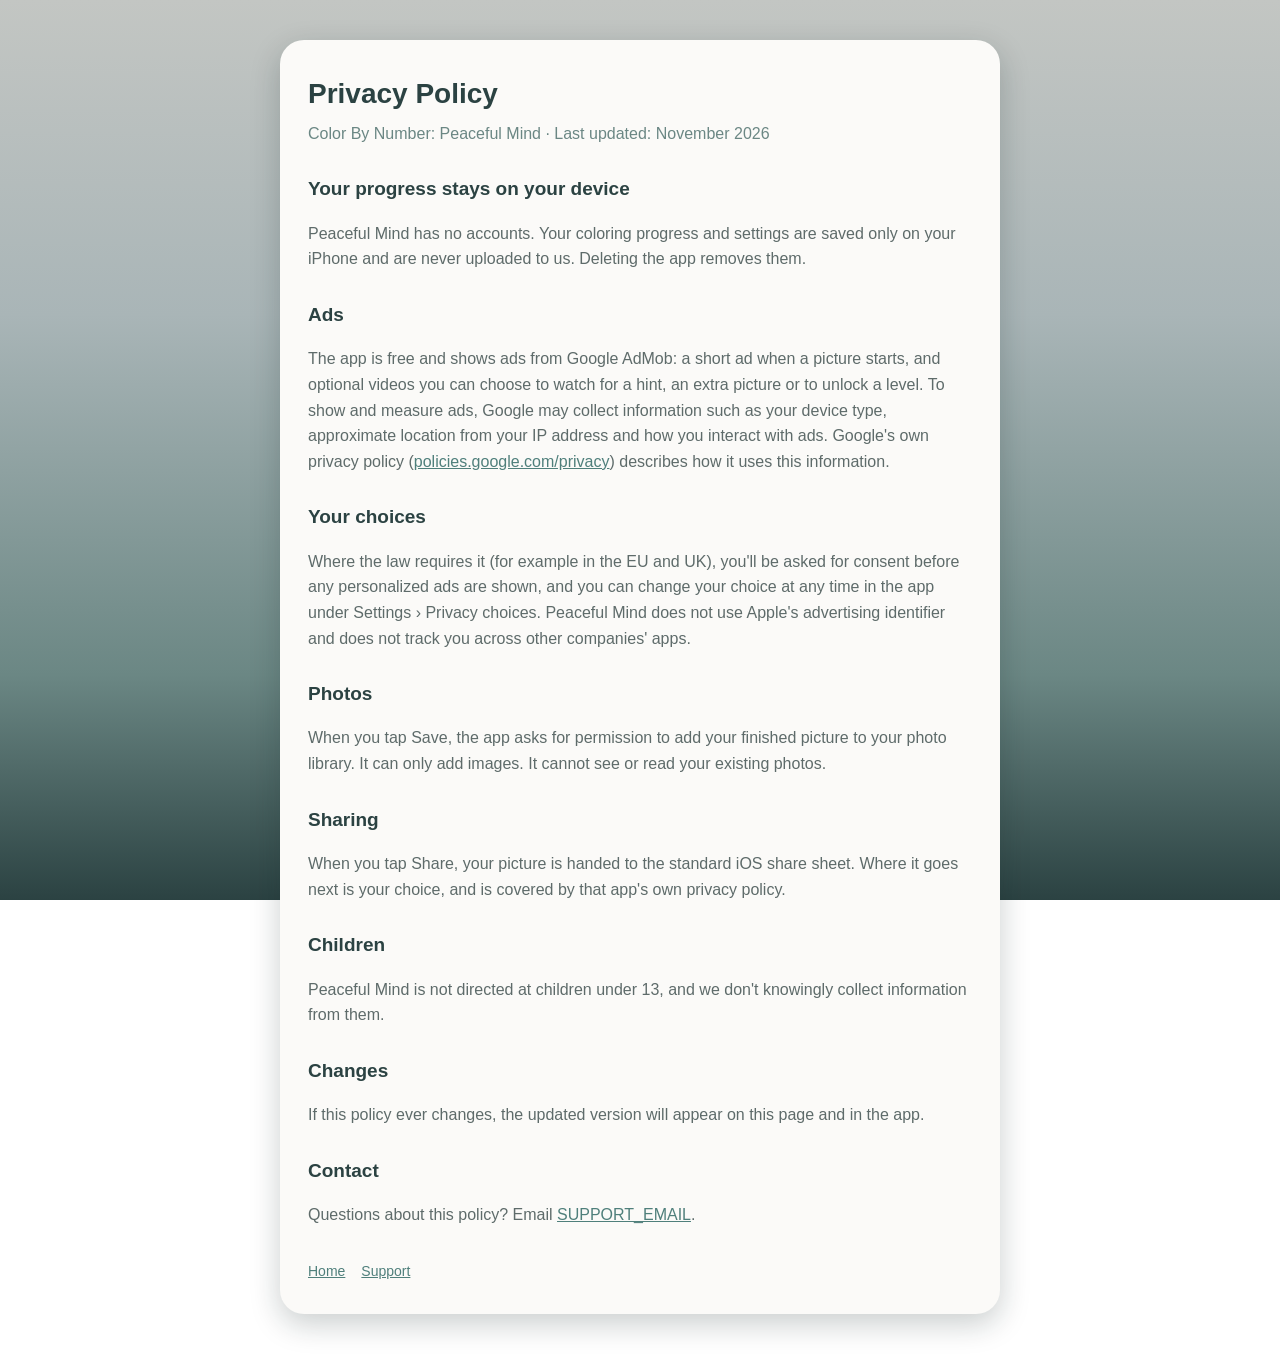
==== privacy.html @ 6df02047 "Add files via upload" ====
<!doctype html>
<html lang="en">
<head>
<meta charset="utf-8">
<meta name="viewport" content="width=device-width, initial-scale=1">
<title>Privacy Policy – Color By Number: Peaceful Mind</title>
<link rel="stylesheet" href="style.css">
</head>
<body>
<main>
  <h1>Privacy Policy</h1>
  <p class="sub">Color By Number: Peaceful Mind · Last updated: November 2026</p>

  <h2>Your progress stays on your device</h2>
  <p>Peaceful Mind has no accounts. Your coloring progress and settings are saved only on your iPhone and are never uploaded to us. Deleting the app removes them.</p>

  <h2>Ads</h2>
  <p>The app is free and shows ads from Google AdMob: a short ad when a picture starts, and optional videos you can choose to watch for a hint, an extra picture or to unlock a level. To show and measure ads, Google may collect information such as your device type, approximate location from your IP address and how you interact with ads. Google's own privacy policy (<a href="https://policies.google.com/privacy">policies.google.com/privacy</a>) describes how it uses this information.</p>

  <h2>Your choices</h2>
  <p>Where the law requires it (for example in the EU and UK), you'll be asked for consent before any personalized ads are shown, and you can change your choice at any time in the app under Settings › Privacy choices. Peaceful Mind does not use Apple's advertising identifier and does not track you across other companies' apps.</p>

  <h2>Photos</h2>
  <p>When you tap Save, the app asks for permission to add your finished picture to your photo library. It can only add images. It cannot see or read your existing photos.</p>

  <h2>Sharing</h2>
  <p>When you tap Share, your picture is handed to the standard iOS share sheet. Where it goes next is your choice, and is covered by that app's own privacy policy.</p>

  <h2>Children</h2>
  <p>Peaceful Mind is not directed at children under 13, and we don't knowingly collect information from them.</p>

  <h2>Changes</h2>
  <p>If this policy ever changes, the updated version will appear on this page and in the app.</p>

  <h2>Contact</h2>
  <p>Questions about this policy? Email <a href="mailto:SUPPORT_EMAIL">SUPPORT_EMAIL</a>.</p>

  <nav><a href="index.html">Home</a><a href="support.html">Support</a></nav>
</main>
</body>
</html>
---- style.css ----
:root { --deep:#2B4242; --teal:#6B8784; --mist:#C3C6C3; --text:#2B3535; --soft:#5E6B6A; }
* { box-sizing: border-box; }
body { margin:0; font-family:-apple-system, BlinkMacSystemFont, "Segoe UI", Roboto, sans-serif;
  color:var(--text); line-height:1.6;
  background:linear-gradient(180deg, var(--mist) 0%, #A9B5B7 35%, var(--teal) 75%, var(--deep) 100%) fixed; min-height:100vh; }
main { max-width:720px; margin:40px auto; padding:32px 28px; background:#FBFAF8; border-radius:24px;
  box-shadow:0 10px 30px rgba(15,30,30,.22); }
@media (max-width:760px){ main { margin:16px; padding:24px 20px; } }
h1 { margin:0 0 4px; color:var(--deep); font-size:28px; }
h2 { margin:28px 0 6px; color:var(--deep); font-size:19px; }
p, li { color:var(--soft); }
.sub { color:var(--teal); margin:0 0 20px; }
a { color:#4F7F7B; }
nav { margin-top:32px; font-size:14px; }
nav a { margin-right:16px; }
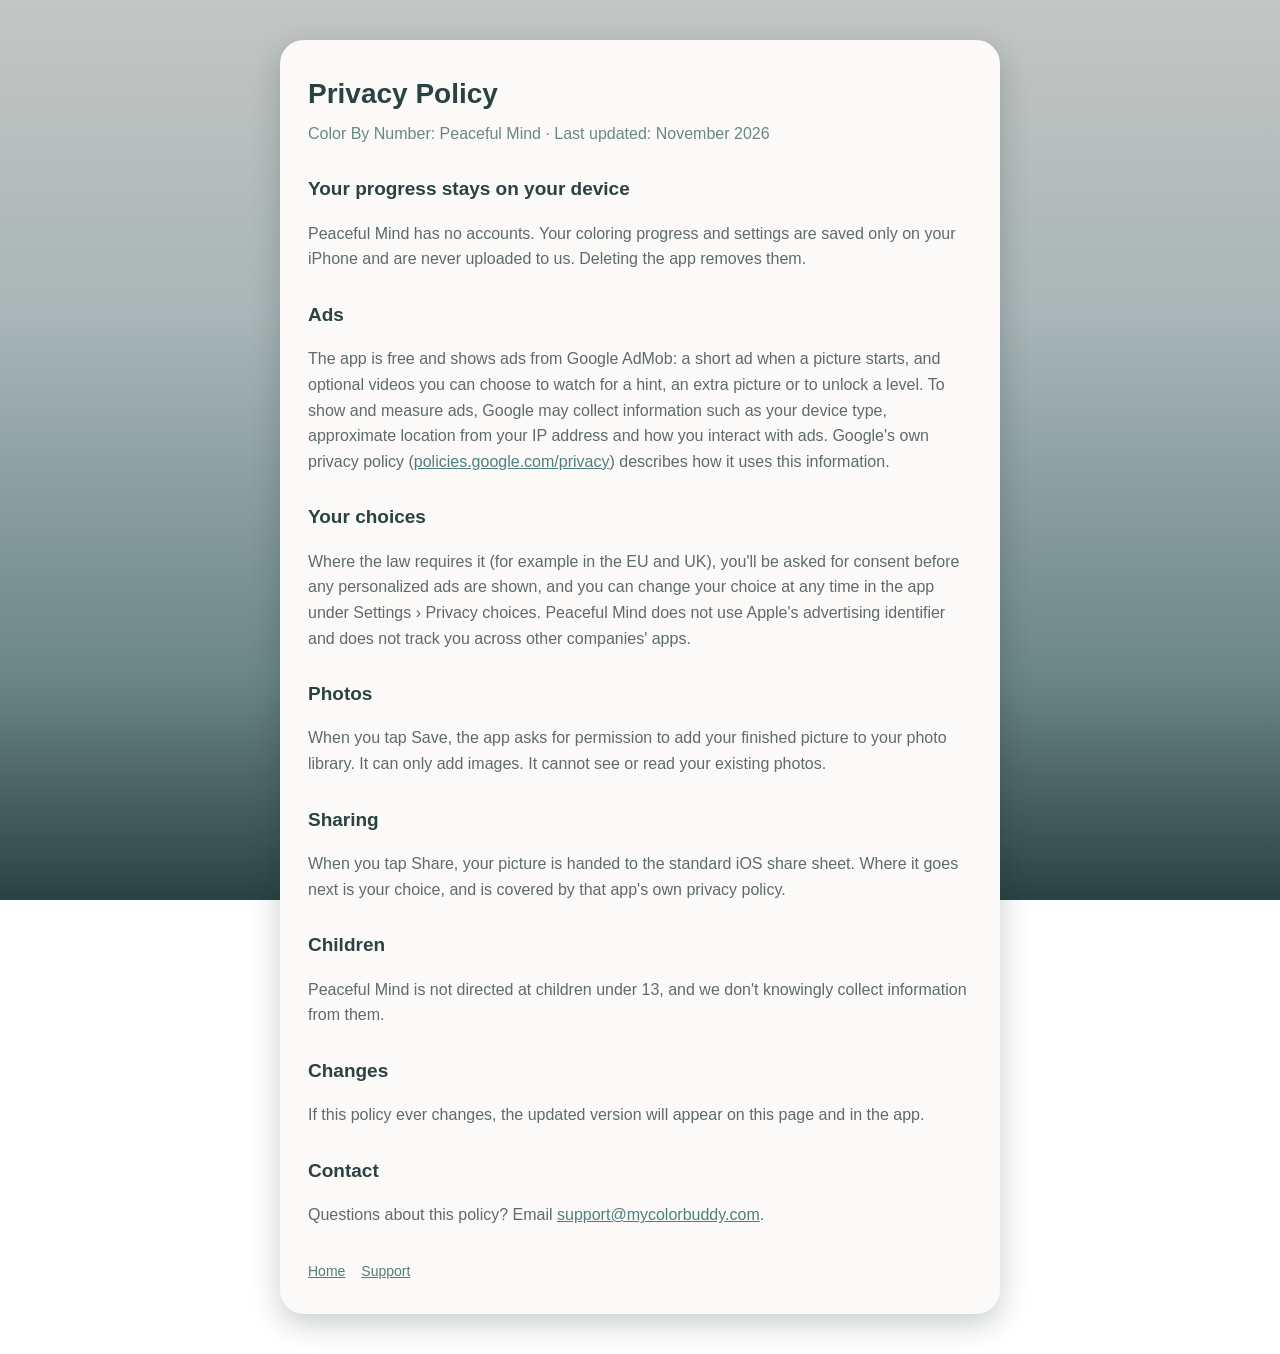
==== commit bd2f682e: "Update support email in privacy policy" ====
--- a/privacy.html
+++ b/privacy.html
@@ -33,7 +33,7 @@
   <p>If this policy ever changes, the updated version will appear on this page and in the app.</p>
 
   <h2>Contact</h2>
-  <p>Questions about this policy? Email <a href="mailto:SUPPORT_EMAIL">SUPPORT_EMAIL</a>.</p>
+  <p>Questions about this policy? Email <a href="mailto:support@mycolorbuddy.com">support@mycolorbuddy.com</a>.</p>
 
   <nav><a href="index.html">Home</a><a href="support.html">Support</a></nav>
 </main>
